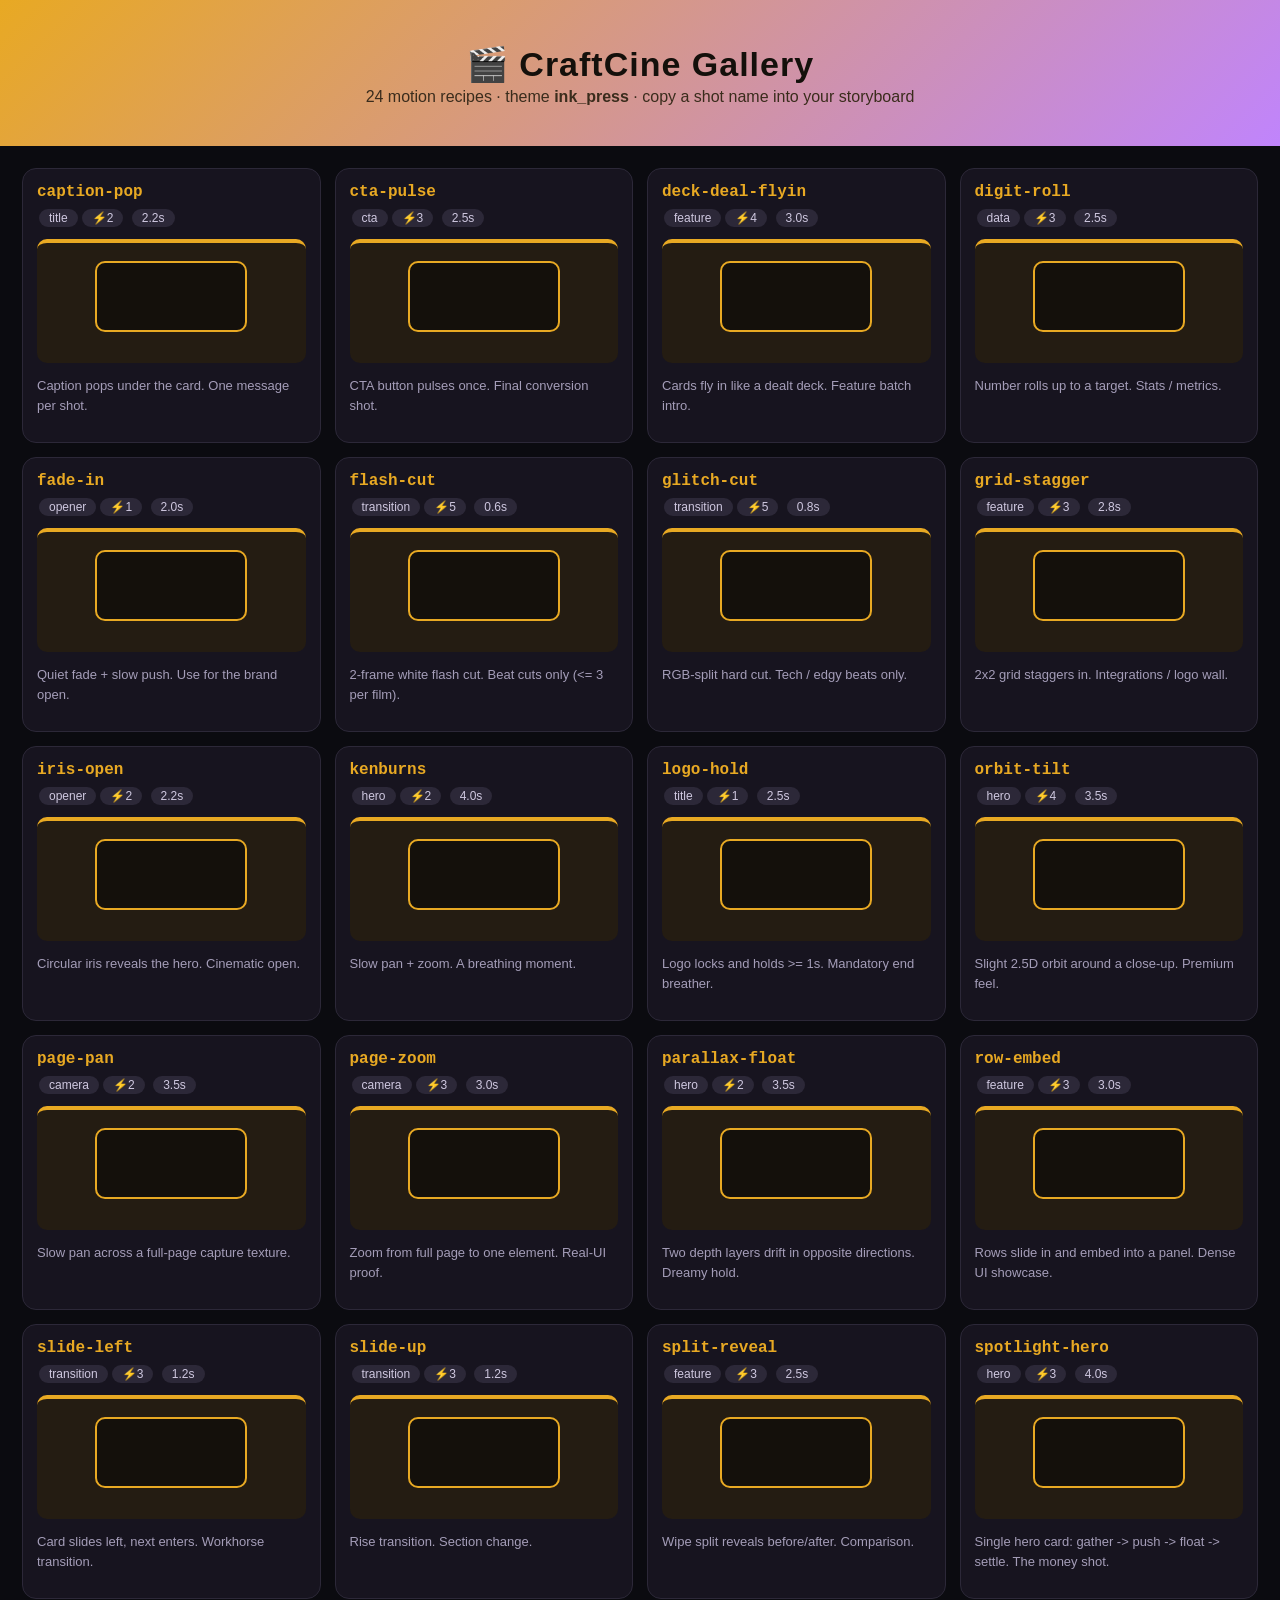
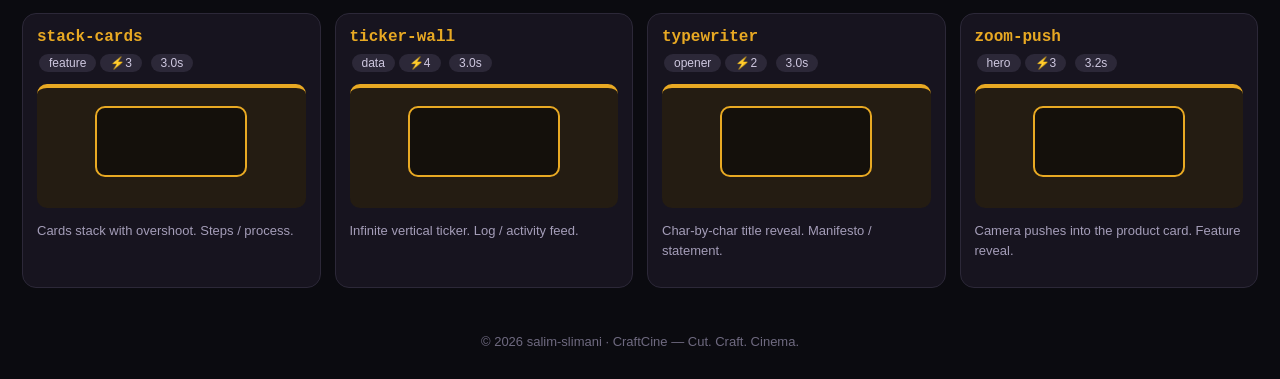
==== gallery/index.html @ 6a59a968 "feat: CraftCine v1.1.0 — new brand identity, full English, (c) 2026 salim-slimani" ====
<!DOCTYPE html><html lang="en"><head><meta charset="utf-8">
<title>CraftCine Gallery — 24 shots</title><style>
body{font-family:'Segoe UI',Arial,sans-serif;background:#0B0B10;color:#eee;margin:0}
header{padding:36px 20px;text-align:center;background:linear-gradient(135deg,#E8A923,#C084FC)}
header h1{margin:8px 0 4px;color:#14100B;font-size:34px;letter-spacing:1px}
header p{color:#3a2c1c;margin:4px}
.grid{display:grid;grid-template-columns:repeat(auto-fill,minmax(270px,1fr));gap:14px;padding:22px;max-width:1280px;margin:0 auto}
.card{background:#17141F;border:1px solid #2c2838;border-radius:14px;padding:14px;transition:transform .15s}
.card:hover{transform:translateY(-3px);border-color:#C084FC}
.card h3{margin:0 0 6px;color:#E8A923;font-size:16px;font-family:Consolas,monospace}
.badge{display:inline-block;background:#2c2838;border-radius:20px;padding:2px 10px;font-size:12px;margin:2px;color:#cfc8e0}
.demo{height:120px;border-radius:10px;margin:10px 0;position:relative;overflow:hidden}
.card p{font-size:13px;color:#a49db8;line-height:1.5}
footer{text-align:center;padding:24px;color:#6f6a80;font-size:13px}

@keyframes deal{0%{transform:translateX(120px);opacity:0}100%{transform:none;opacity:1}}
@keyframes pop{0%{transform:scale(.6);opacity:0}70%{transform:scale(1.05)}100%{transform:scale(1);opacity:1}}
@keyframes floaty{0%,100%{transform:translateY(-6px)}50%{transform:translateY(6px)}}
@keyframes flashy{0%,100%{opacity:1}50%{opacity:.2}}
</style></head>
<body><header><h1>🎬 CraftCine Gallery</h1>
<p>24 motion recipes · theme <b>ink_press</b> · copy a shot name into your storyboard</p></header>
<div class="grid"><div class="card"><h3>caption-pop</h3>
<span class="badge">title</span><span class="badge">⚡2</span>
<span class="badge">2.2s</span>
<div class="demo" style="background:#241C12;border-top:4px solid #E8A923">
<div style="width:55%;height:56%;margin:18px auto;background:#14100B;border:2px solid #E8A923;
border-radius:10px;animation:pop .7s ease both"></div></div>
<p>Caption pops under the card. One message per shot.</p></div><div class="card"><h3>cta-pulse</h3>
<span class="badge">cta</span><span class="badge">⚡3</span>
<span class="badge">2.5s</span>
<div class="demo" style="background:#241C12;border-top:4px solid #E8A923">
<div style="width:55%;height:56%;margin:18px auto;background:#14100B;border:2px solid #E8A923;
border-radius:10px;animation:pop .7s ease both"></div></div>
<p>CTA button pulses once. Final conversion shot.</p></div><div class="card"><h3>deck-deal-flyin</h3>
<span class="badge">feature</span><span class="badge">⚡4</span>
<span class="badge">3.0s</span>
<div class="demo" style="background:#241C12;border-top:4px solid #E8A923">
<div style="width:55%;height:56%;margin:18px auto;background:#14100B;border:2px solid #E8A923;
border-radius:10px;animation:deal .8s ease both"></div></div>
<p>Cards fly in like a dealt deck. Feature batch intro.</p></div><div class="card"><h3>digit-roll</h3>
<span class="badge">data</span><span class="badge">⚡3</span>
<span class="badge">2.5s</span>
<div class="demo" style="background:#241C12;border-top:4px solid #E8A923">
<div style="width:55%;height:56%;margin:18px auto;background:#14100B;border:2px solid #E8A923;
border-radius:10px;animation:pop .7s ease both"></div></div>
<p>Number rolls up to a target. Stats / metrics.</p></div><div class="card"><h3>fade-in</h3>
<span class="badge">opener</span><span class="badge">⚡1</span>
<span class="badge">2.0s</span>
<div class="demo" style="background:#241C12;border-top:4px solid #E8A923">
<div style="width:55%;height:56%;margin:18px auto;background:#14100B;border:2px solid #E8A923;
border-radius:10px;animation:pop .7s ease both"></div></div>
<p>Quiet fade + slow push. Use for the brand open.</p></div><div class="card"><h3>flash-cut</h3>
<span class="badge">transition</span><span class="badge">⚡5</span>
<span class="badge">0.6s</span>
<div class="demo" style="background:#241C12;border-top:4px solid #E8A923">
<div style="width:55%;height:56%;margin:18px auto;background:#14100B;border:2px solid #E8A923;
border-radius:10px;animation:flashy 1s linear infinite"></div></div>
<p>2-frame white flash cut. Beat cuts only (<= 3 per film).</p></div><div class="card"><h3>glitch-cut</h3>
<span class="badge">transition</span><span class="badge">⚡5</span>
<span class="badge">0.8s</span>
<div class="demo" style="background:#241C12;border-top:4px solid #E8A923">
<div style="width:55%;height:56%;margin:18px auto;background:#14100B;border:2px solid #E8A923;
border-radius:10px;animation:flashy 1s linear infinite"></div></div>
<p>RGB-split hard cut. Tech / edgy beats only.</p></div><div class="card"><h3>grid-stagger</h3>
<span class="badge">feature</span><span class="badge">⚡3</span>
<span class="badge">2.8s</span>
<div class="demo" style="background:#241C12;border-top:4px solid #E8A923">
<div style="width:55%;height:56%;margin:18px auto;background:#14100B;border:2px solid #E8A923;
border-radius:10px;animation:deal .8s ease both"></div></div>
<p>2x2 grid staggers in. Integrations / logo wall.</p></div><div class="card"><h3>iris-open</h3>
<span class="badge">opener</span><span class="badge">⚡2</span>
<span class="badge">2.2s</span>
<div class="demo" style="background:#241C12;border-top:4px solid #E8A923">
<div style="width:55%;height:56%;margin:18px auto;background:#14100B;border:2px solid #E8A923;
border-radius:10px;animation:pop .7s ease both"></div></div>
<p>Circular iris reveals the hero. Cinematic open.</p></div><div class="card"><h3>kenburns</h3>
<span class="badge">hero</span><span class="badge">⚡2</span>
<span class="badge">4.0s</span>
<div class="demo" style="background:#241C12;border-top:4px solid #E8A923">
<div style="width:55%;height:56%;margin:18px auto;background:#14100B;border:2px solid #E8A923;
border-radius:10px;animation:floaty 2s ease-in-out infinite"></div></div>
<p>Slow pan + zoom. A breathing moment.</p></div><div class="card"><h3>logo-hold</h3>
<span class="badge">title</span><span class="badge">⚡1</span>
<span class="badge">2.5s</span>
<div class="demo" style="background:#241C12;border-top:4px solid #E8A923">
<div style="width:55%;height:56%;margin:18px auto;background:#14100B;border:2px solid #E8A923;
border-radius:10px;animation:pop .7s ease both"></div></div>
<p>Logo locks and holds >= 1s. Mandatory end breather.</p></div><div class="card"><h3>orbit-tilt</h3>
<span class="badge">hero</span><span class="badge">⚡4</span>
<span class="badge">3.5s</span>
<div class="demo" style="background:#241C12;border-top:4px solid #E8A923">
<div style="width:55%;height:56%;margin:18px auto;background:#14100B;border:2px solid #E8A923;
border-radius:10px;animation:floaty 2s ease-in-out infinite"></div></div>
<p>Slight 2.5D orbit around a close-up. Premium feel.</p></div><div class="card"><h3>page-pan</h3>
<span class="badge">camera</span><span class="badge">⚡2</span>
<span class="badge">3.5s</span>
<div class="demo" style="background:#241C12;border-top:4px solid #E8A923">
<div style="width:55%;height:56%;margin:18px auto;background:#14100B;border:2px solid #E8A923;
border-radius:10px;animation:pop .7s ease both"></div></div>
<p>Slow pan across a full-page capture texture.</p></div><div class="card"><h3>page-zoom</h3>
<span class="badge">camera</span><span class="badge">⚡3</span>
<span class="badge">3.0s</span>
<div class="demo" style="background:#241C12;border-top:4px solid #E8A923">
<div style="width:55%;height:56%;margin:18px auto;background:#14100B;border:2px solid #E8A923;
border-radius:10px;animation:pop .7s ease both"></div></div>
<p>Zoom from full page to one element. Real-UI proof.</p></div><div class="card"><h3>parallax-float</h3>
<span class="badge">hero</span><span class="badge">⚡2</span>
<span class="badge">3.5s</span>
<div class="demo" style="background:#241C12;border-top:4px solid #E8A923">
<div style="width:55%;height:56%;margin:18px auto;background:#14100B;border:2px solid #E8A923;
border-radius:10px;animation:floaty 2s ease-in-out infinite"></div></div>
<p>Two depth layers drift in opposite directions. Dreamy hold.</p></div><div class="card"><h3>row-embed</h3>
<span class="badge">feature</span><span class="badge">⚡3</span>
<span class="badge">3.0s</span>
<div class="demo" style="background:#241C12;border-top:4px solid #E8A923">
<div style="width:55%;height:56%;margin:18px auto;background:#14100B;border:2px solid #E8A923;
border-radius:10px;animation:deal .8s ease both"></div></div>
<p>Rows slide in and embed into a panel. Dense UI showcase.</p></div><div class="card"><h3>slide-left</h3>
<span class="badge">transition</span><span class="badge">⚡3</span>
<span class="badge">1.2s</span>
<div class="demo" style="background:#241C12;border-top:4px solid #E8A923">
<div style="width:55%;height:56%;margin:18px auto;background:#14100B;border:2px solid #E8A923;
border-radius:10px;animation:flashy 1s linear infinite"></div></div>
<p>Card slides left, next enters. Workhorse transition.</p></div><div class="card"><h3>slide-up</h3>
<span class="badge">transition</span><span class="badge">⚡3</span>
<span class="badge">1.2s</span>
<div class="demo" style="background:#241C12;border-top:4px solid #E8A923">
<div style="width:55%;height:56%;margin:18px auto;background:#14100B;border:2px solid #E8A923;
border-radius:10px;animation:flashy 1s linear infinite"></div></div>
<p>Rise transition. Section change.</p></div><div class="card"><h3>split-reveal</h3>
<span class="badge">feature</span><span class="badge">⚡3</span>
<span class="badge">2.5s</span>
<div class="demo" style="background:#241C12;border-top:4px solid #E8A923">
<div style="width:55%;height:56%;margin:18px auto;background:#14100B;border:2px solid #E8A923;
border-radius:10px;animation:deal .8s ease both"></div></div>
<p>Wipe split reveals before/after. Comparison.</p></div><div class="card"><h3>spotlight-hero</h3>
<span class="badge">hero</span><span class="badge">⚡3</span>
<span class="badge">4.0s</span>
<div class="demo" style="background:#241C12;border-top:4px solid #E8A923">
<div style="width:55%;height:56%;margin:18px auto;background:#14100B;border:2px solid #E8A923;
border-radius:10px;animation:floaty 2s ease-in-out infinite"></div></div>
<p>Single hero card: gather -> push -> float -> settle. The money shot.</p></div><div class="card"><h3>stack-cards</h3>
<span class="badge">feature</span><span class="badge">⚡3</span>
<span class="badge">3.0s</span>
<div class="demo" style="background:#241C12;border-top:4px solid #E8A923">
<div style="width:55%;height:56%;margin:18px auto;background:#14100B;border:2px solid #E8A923;
border-radius:10px;animation:deal .8s ease both"></div></div>
<p>Cards stack with overshoot. Steps / process.</p></div><div class="card"><h3>ticker-wall</h3>
<span class="badge">data</span><span class="badge">⚡4</span>
<span class="badge">3.0s</span>
<div class="demo" style="background:#241C12;border-top:4px solid #E8A923">
<div style="width:55%;height:56%;margin:18px auto;background:#14100B;border:2px solid #E8A923;
border-radius:10px;animation:pop .7s ease both"></div></div>
<p>Infinite vertical ticker. Log / activity feed.</p></div><div class="card"><h3>typewriter</h3>
<span class="badge">opener</span><span class="badge">⚡2</span>
<span class="badge">3.0s</span>
<div class="demo" style="background:#241C12;border-top:4px solid #E8A923">
<div style="width:55%;height:56%;margin:18px auto;background:#14100B;border:2px solid #E8A923;
border-radius:10px;animation:pop .7s ease both"></div></div>
<p>Char-by-char title reveal. Manifesto / statement.</p></div><div class="card"><h3>zoom-push</h3>
<span class="badge">hero</span><span class="badge">⚡3</span>
<span class="badge">3.2s</span>
<div class="demo" style="background:#241C12;border-top:4px solid #E8A923">
<div style="width:55%;height:56%;margin:18px auto;background:#14100B;border:2px solid #E8A923;
border-radius:10px;animation:floaty 2s ease-in-out infinite"></div></div>
<p>Camera pushes into the product card. Feature reveal.</p></div></div>
<footer>© 2026 salim-slimani · CraftCine — Cut. Craft. Cinema.</footer></body></html>
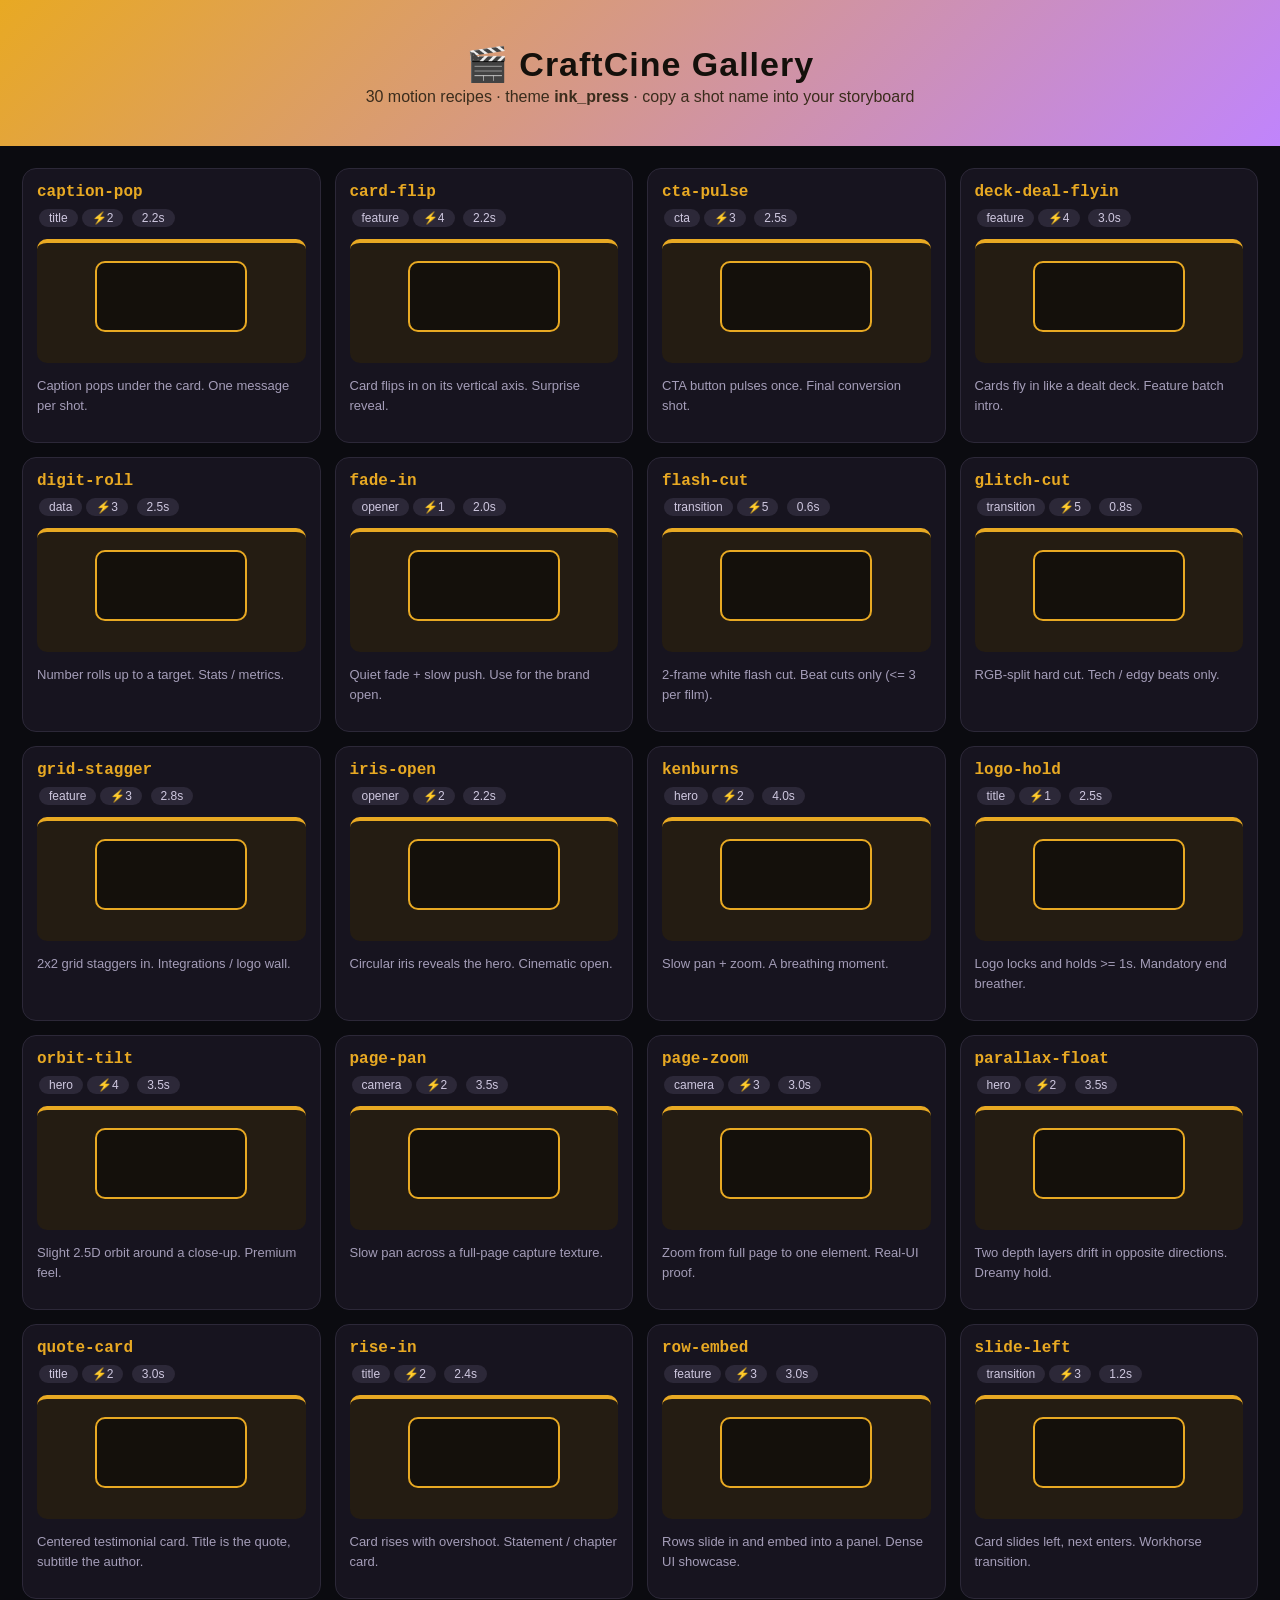
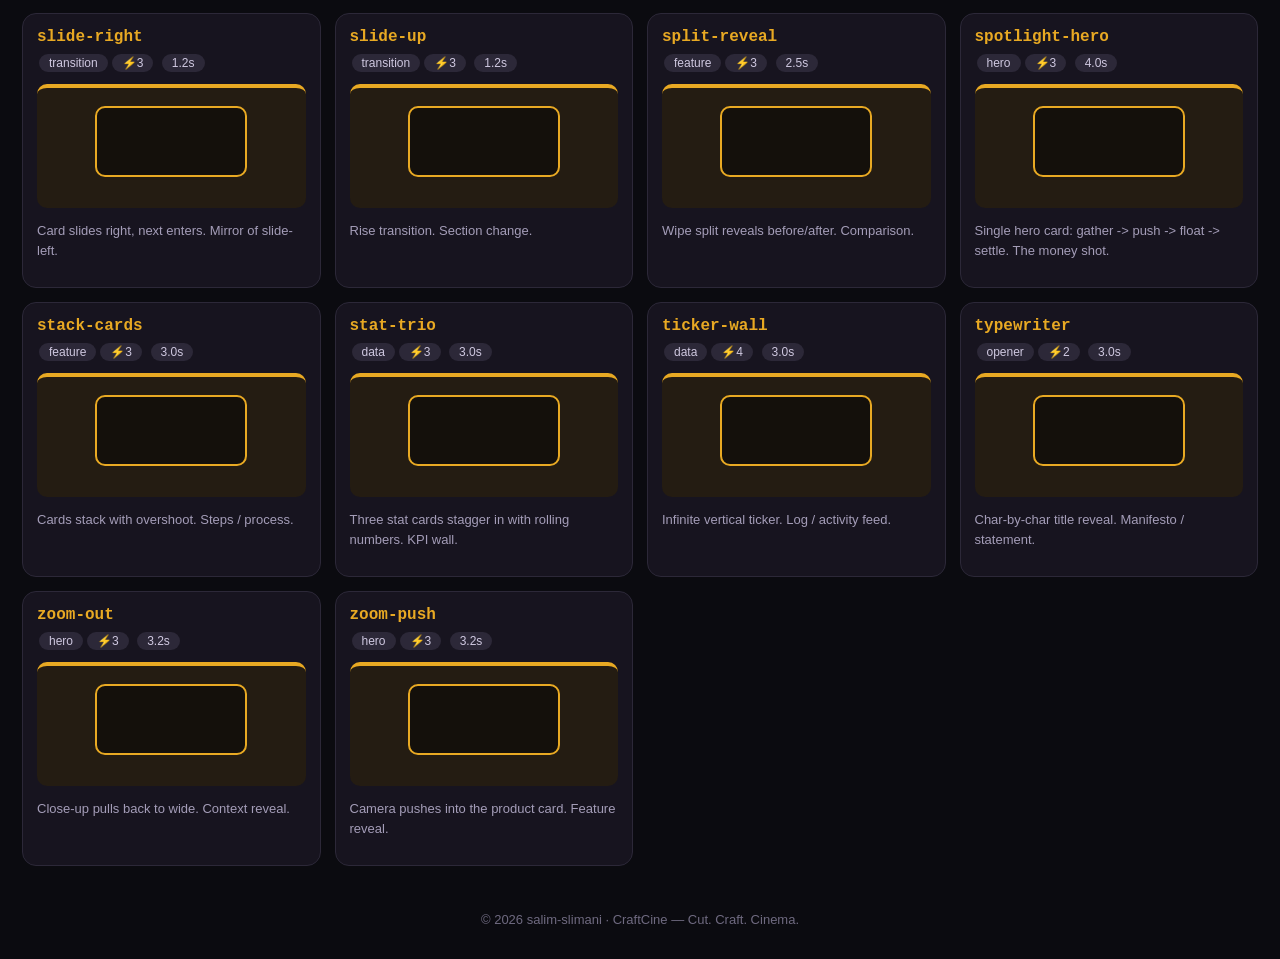
==== commit 149d07cf: "feat: CraftCine v2.0.0 — studio web app, 30 shots, image assets, SRT, incremental renders, CI" ====
--- a/gallery/index.html
+++ b/gallery/index.html
@@ -1,5 +1,5 @@
 <!DOCTYPE html><html lang="en"><head><meta charset="utf-8">
-<title>CraftCine Gallery — 24 shots</title><style>
+<title>CraftCine Gallery — 30 shots</title><style>
 body{font-family:'Segoe UI',Arial,sans-serif;background:#0B0B10;color:#eee;margin:0}
 header{padding:36px 20px;text-align:center;background:linear-gradient(135deg,#E8A923,#C084FC)}
 header h1{margin:8px 0 4px;color:#14100B;font-size:34px;letter-spacing:1px}
@@ -19,14 +19,20 @@
 @keyframes flashy{0%,100%{opacity:1}50%{opacity:.2}}
 </style></head>
 <body><header><h1>🎬 CraftCine Gallery</h1>
-<p>24 motion recipes · theme <b>ink_press</b> · copy a shot name into your storyboard</p></header>
+<p>30 motion recipes · theme <b>ink_press</b> · copy a shot name into your storyboard</p></header>
 <div class="grid"><div class="card"><h3>caption-pop</h3>
 <span class="badge">title</span><span class="badge">⚡2</span>
 <span class="badge">2.2s</span>
 <div class="demo" style="background:#241C12;border-top:4px solid #E8A923">
 <div style="width:55%;height:56%;margin:18px auto;background:#14100B;border:2px solid #E8A923;
 border-radius:10px;animation:pop .7s ease both"></div></div>
-<p>Caption pops under the card. One message per shot.</p></div><div class="card"><h3>cta-pulse</h3>
+<p>Caption pops under the card. One message per shot.</p></div><div class="card"><h3>card-flip</h3>
+<span class="badge">feature</span><span class="badge">⚡4</span>
+<span class="badge">2.2s</span>
+<div class="demo" style="background:#241C12;border-top:4px solid #E8A923">
+<div style="width:55%;height:56%;margin:18px auto;background:#14100B;border:2px solid #E8A923;
+border-radius:10px;animation:deal .8s ease both"></div></div>
+<p>Card flips in on its vertical axis. Surprise reveal.</p></div><div class="card"><h3>cta-pulse</h3>
 <span class="badge">cta</span><span class="badge">⚡3</span>
 <span class="badge">2.5s</span>
 <div class="demo" style="background:#241C12;border-top:4px solid #E8A923">
@@ -110,7 +116,19 @@
 <div class="demo" style="background:#241C12;border-top:4px solid #E8A923">
 <div style="width:55%;height:56%;margin:18px auto;background:#14100B;border:2px solid #E8A923;
 border-radius:10px;animation:floaty 2s ease-in-out infinite"></div></div>
-<p>Two depth layers drift in opposite directions. Dreamy hold.</p></div><div class="card"><h3>row-embed</h3>
+<p>Two depth layers drift in opposite directions. Dreamy hold.</p></div><div class="card"><h3>quote-card</h3>
+<span class="badge">title</span><span class="badge">⚡2</span>
+<span class="badge">3.0s</span>
+<div class="demo" style="background:#241C12;border-top:4px solid #E8A923">
+<div style="width:55%;height:56%;margin:18px auto;background:#14100B;border:2px solid #E8A923;
+border-radius:10px;animation:pop .7s ease both"></div></div>
+<p>Centered testimonial card. Title is the quote, subtitle the author.</p></div><div class="card"><h3>rise-in</h3>
+<span class="badge">title</span><span class="badge">⚡2</span>
+<span class="badge">2.4s</span>
+<div class="demo" style="background:#241C12;border-top:4px solid #E8A923">
+<div style="width:55%;height:56%;margin:18px auto;background:#14100B;border:2px solid #E8A923;
+border-radius:10px;animation:pop .7s ease both"></div></div>
+<p>Card rises with overshoot. Statement / chapter card.</p></div><div class="card"><h3>row-embed</h3>
 <span class="badge">feature</span><span class="badge">⚡3</span>
 <span class="badge">3.0s</span>
 <div class="demo" style="background:#241C12;border-top:4px solid #E8A923">
@@ -122,7 +140,13 @@
 <div class="demo" style="background:#241C12;border-top:4px solid #E8A923">
 <div style="width:55%;height:56%;margin:18px auto;background:#14100B;border:2px solid #E8A923;
 border-radius:10px;animation:flashy 1s linear infinite"></div></div>
-<p>Card slides left, next enters. Workhorse transition.</p></div><div class="card"><h3>slide-up</h3>
+<p>Card slides left, next enters. Workhorse transition.</p></div><div class="card"><h3>slide-right</h3>
+<span class="badge">transition</span><span class="badge">⚡3</span>
+<span class="badge">1.2s</span>
+<div class="demo" style="background:#241C12;border-top:4px solid #E8A923">
+<div style="width:55%;height:56%;margin:18px auto;background:#14100B;border:2px solid #E8A923;
+border-radius:10px;animation:flashy 1s linear infinite"></div></div>
+<p>Card slides right, next enters. Mirror of slide-left.</p></div><div class="card"><h3>slide-up</h3>
 <span class="badge">transition</span><span class="badge">⚡3</span>
 <span class="badge">1.2s</span>
 <div class="demo" style="background:#241C12;border-top:4px solid #E8A923">
@@ -146,7 +170,13 @@
 <div class="demo" style="background:#241C12;border-top:4px solid #E8A923">
 <div style="width:55%;height:56%;margin:18px auto;background:#14100B;border:2px solid #E8A923;
 border-radius:10px;animation:deal .8s ease both"></div></div>
-<p>Cards stack with overshoot. Steps / process.</p></div><div class="card"><h3>ticker-wall</h3>
+<p>Cards stack with overshoot. Steps / process.</p></div><div class="card"><h3>stat-trio</h3>
+<span class="badge">data</span><span class="badge">⚡3</span>
+<span class="badge">3.0s</span>
+<div class="demo" style="background:#241C12;border-top:4px solid #E8A923">
+<div style="width:55%;height:56%;margin:18px auto;background:#14100B;border:2px solid #E8A923;
+border-radius:10px;animation:pop .7s ease both"></div></div>
+<p>Three stat cards stagger in with rolling numbers. KPI wall.</p></div><div class="card"><h3>ticker-wall</h3>
 <span class="badge">data</span><span class="badge">⚡4</span>
 <span class="badge">3.0s</span>
 <div class="demo" style="background:#241C12;border-top:4px solid #E8A923">
@@ -158,11 +188,17 @@
 <div class="demo" style="background:#241C12;border-top:4px solid #E8A923">
 <div style="width:55%;height:56%;margin:18px auto;background:#14100B;border:2px solid #E8A923;
 border-radius:10px;animation:pop .7s ease both"></div></div>
-<p>Char-by-char title reveal. Manifesto / statement.</p></div><div class="card"><h3>zoom-push</h3>
+<p>Char-by-char title reveal. Manifesto / statement.</p></div><div class="card"><h3>zoom-out</h3>
 <span class="badge">hero</span><span class="badge">⚡3</span>
 <span class="badge">3.2s</span>
 <div class="demo" style="background:#241C12;border-top:4px solid #E8A923">
 <div style="width:55%;height:56%;margin:18px auto;background:#14100B;border:2px solid #E8A923;
 border-radius:10px;animation:floaty 2s ease-in-out infinite"></div></div>
+<p>Close-up pulls back to wide. Context reveal.</p></div><div class="card"><h3>zoom-push</h3>
+<span class="badge">hero</span><span class="badge">⚡3</span>
+<span class="badge">3.2s</span>
+<div class="demo" style="background:#241C12;border-top:4px solid #E8A923">
+<div style="width:55%;height:56%;margin:18px auto;background:#14100B;border:2px solid #E8A923;
+border-radius:10px;animation:floaty 2s ease-in-out infinite"></div></div>
 <p>Camera pushes into the product card. Feature reveal.</p></div></div>
 <footer>© 2026 salim-slimani · CraftCine — Cut. Craft. Cinema.</footer></body></html>
